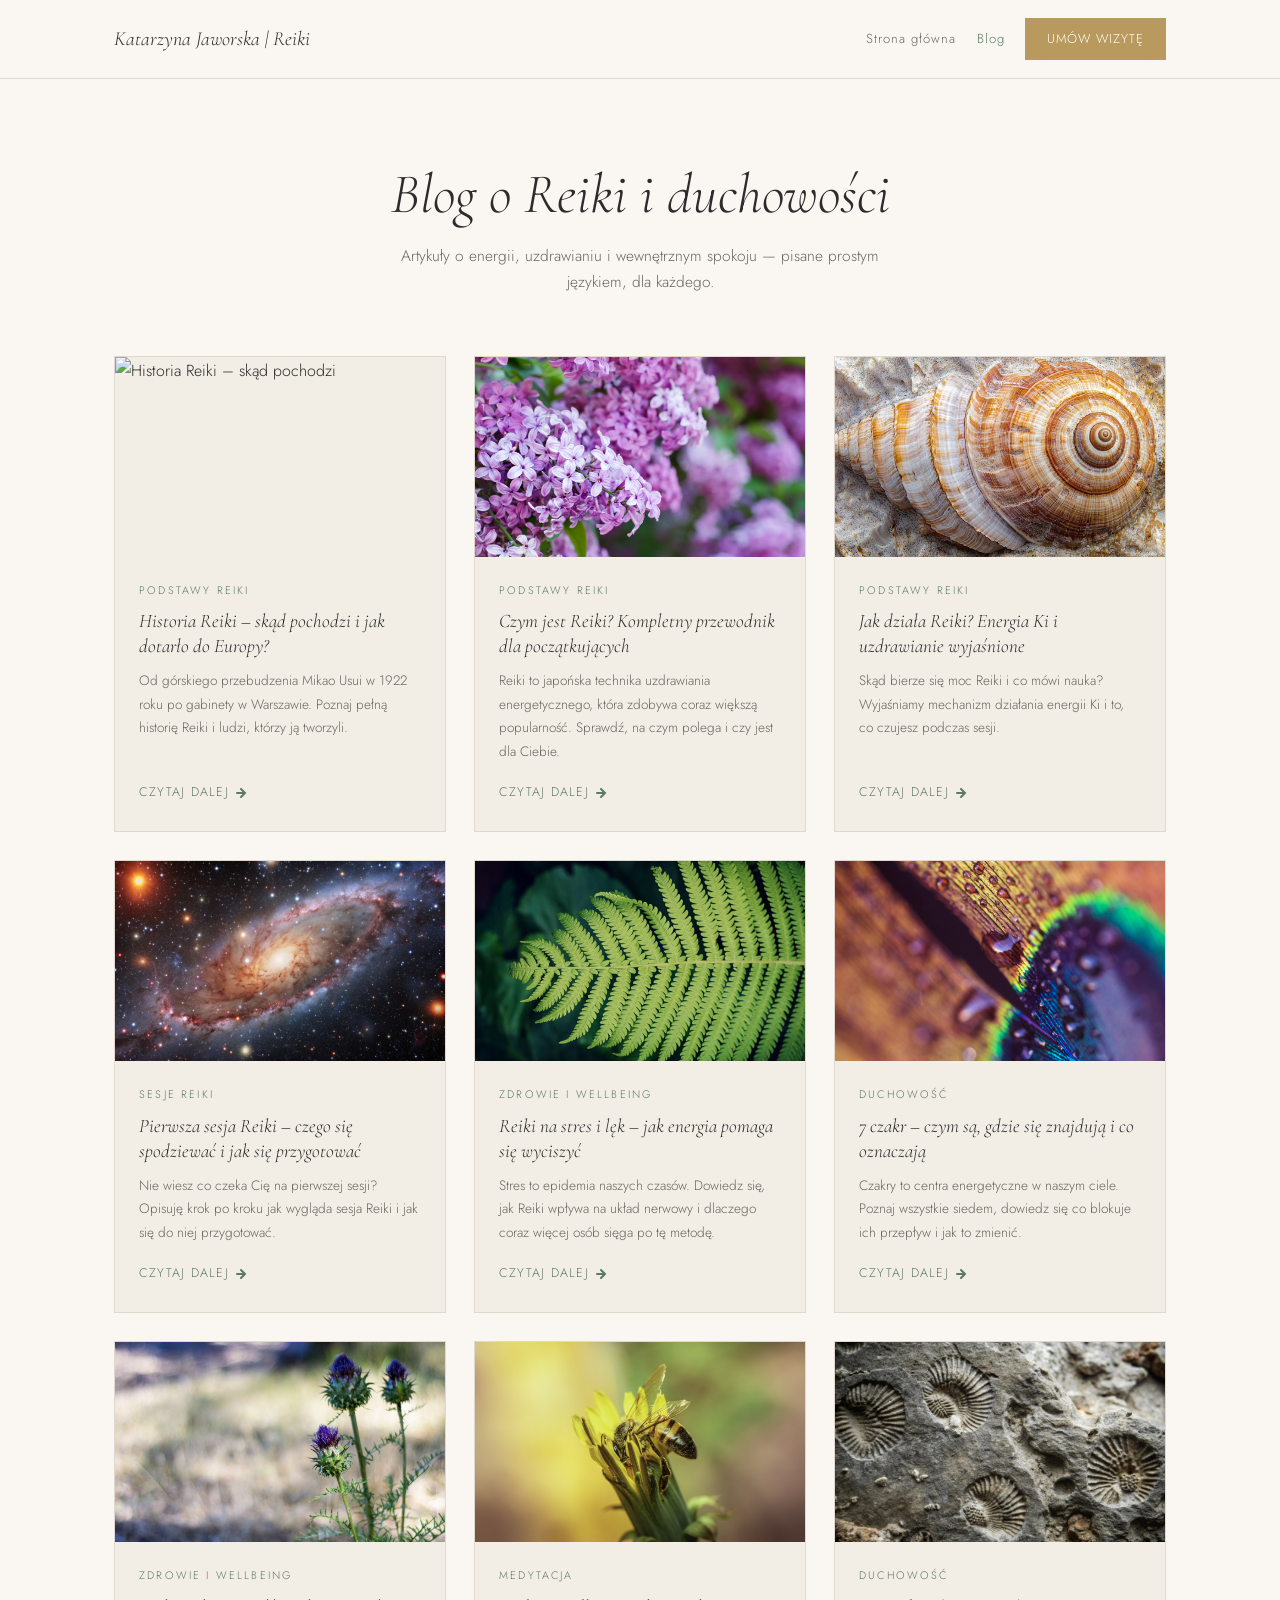
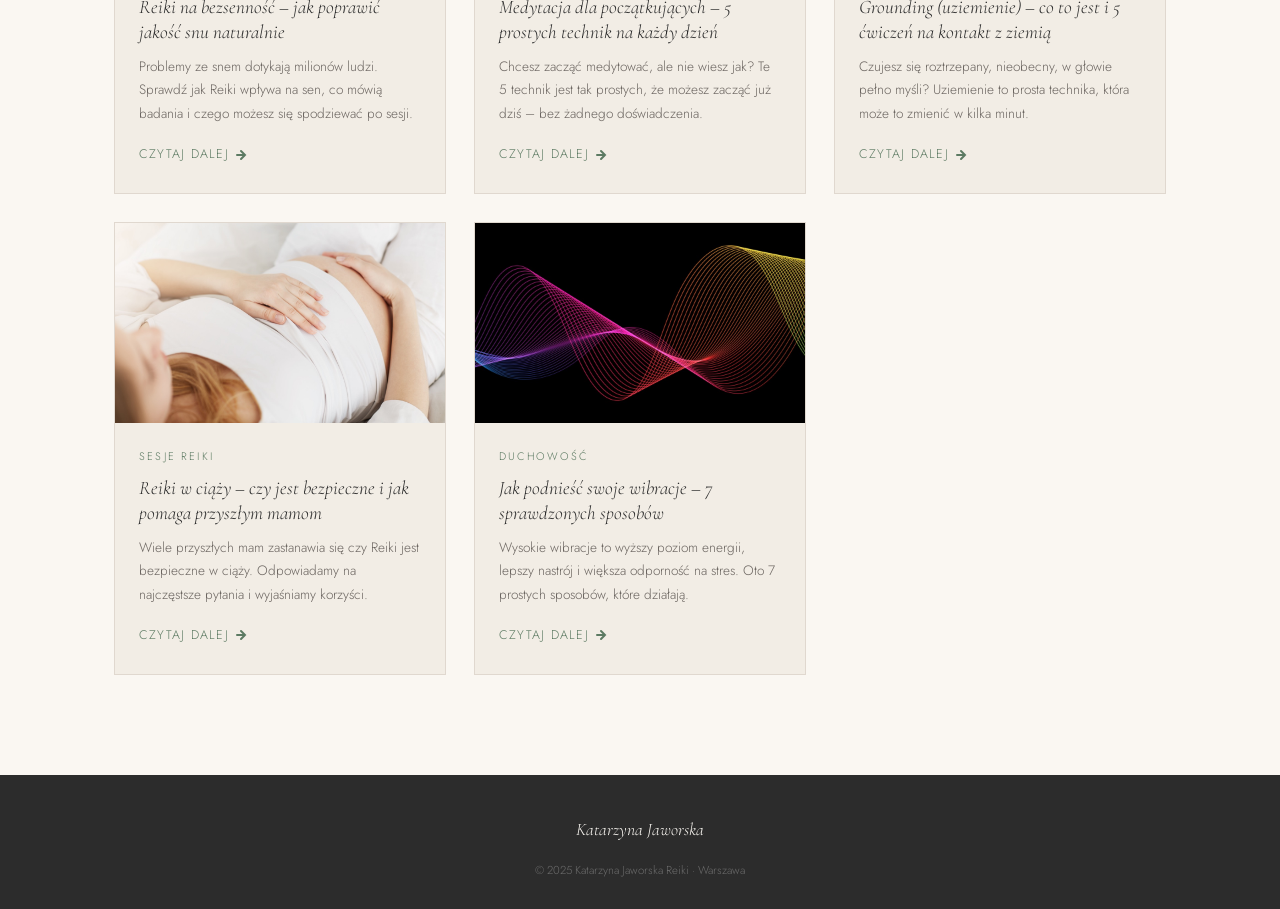
==== blog.html @ b8313e18 "Gotowa strona Reiki – SEO, blog, schema, Instagram" ====
<!DOCTYPE html>
<html lang="pl">
<head>
<meta charset="UTF-8">
<meta name="viewport" content="width=device-width, initial-scale=1.0">
<title>Blog o Reiki i duchowości | Katarzyna Jaworska</title>
<meta name="description" content="Artykuły o Reiki, czakrach, medytacji i duchowości. Dowiedz się jak energia uzdrawiania wpływa na ciało i umysł. Blog Katarzyny Jaworskiej.">
<link rel="canonical" href="https://katarzynajaworska.pl/blog.html">
<link rel="icon" href="favicon.svg" type="image/svg+xml">
<meta property="og:url" content="https://katarzynajaworska.pl/blog.html">
<meta property="og:image" content="https://katarzynajaworska.pl/horizontal-image-female-reiki-therapist-holding-hands-patient-chest-healing-heart-chakra-peaceful-beautiful-teenage-girl-lying-with-her-eyes-closed.jpg">
<script type="application/ld+json">
{
  "@context": "https://schema.org",
  "@type": "Blog",
  "name": "Blog o Reiki i duchowości",
  "url": "https://katarzynajaworska.pl/blog.html",
  "description": "Artykuły o Reiki, czakrach, medytacji i duchowości.",
  "publisher": {
    "@type": "Person",
    "name": "Katarzyna Jaworska",
    "url": "https://katarzynajaworska.pl"
  },
  "inLanguage": "pl-PL"
}
</script>
<link rel="preconnect" href="https://fonts.googleapis.com">
<link rel="preconnect" href="https://fonts.gstatic.com" crossorigin>
<link href="https://fonts.googleapis.com/css2?family=Cormorant+Garamond:ital,wght@0,300;0,400;1,300;1,400&family=Jost:wght@300;400&display=swap" rel="stylesheet">
<link rel="stylesheet" href="blog.css">
</head>
<body>

<nav class="nav">
  <div class="container">
    <a href="index.html" class="nav-logo">Katarzyna Jaworska | Reiki</a>
    <div class="nav-right">
      <a href="index.html" class="nav-link">Strona główna</a>
      <a href="blog.html" class="nav-link active">Blog</a>
      <a href="index.html#booking" class="nav-cta">Umów wizytę</a>
    </div>
  </div>
</nav>

<div class="container">
  <div class="blog-hero">
    <h1>Blog o Reiki i duchowości</h1>
    <p>Artykuły o energii, uzdrawianiu i wewnętrznym spokoju — pisane prostym językiem, dla każdego.</p>
  </div>

  <div class="blog-grid">

    <a href="blog/historia-reiki.html" class="blog-card">
      <div class="blog-card-img">
        <img src="horizontal-image-female-reiki-therapist-holding-hands-patient-chest-healing-heart-chakra-peaceful-beautiful-teenage-girl-lying-with-her-eyes-closed.jpg" alt="Historia Reiki – skąd pochodzi" loading="lazy">
      </div>
      <div class="blog-card-body">
        <p class="blog-card-cat">Podstawy Reiki</p>
        <h2 class="blog-card-title">Historia Reiki – skąd pochodzi i jak dotarło do Europy?</h2>
        <p class="blog-card-excerpt">Od górskiego przebudzenia Mikao Usui w 1922 roku po gabinety w Warszawie. Poznaj pełną historię Reiki i ludzi, którzy ją tworzyli.</p>
        <span class="blog-card-link">Czytaj dalej <svg viewBox="0 0 12 12"><path d="M2 6h8M6 2l4 4-4 4"/></svg></span>
      </div>
    </a>

    <a href="blog/czym-jest-reiki.html" class="blog-card">
      <div class="blog-card-img">
        <img src="branch-lilac-flowers-with-green-leaves-floral-natural-background-soft-focus.jpg" alt="Czym jest Reiki" loading="lazy">
      </div>
      <div class="blog-card-body">
        <p class="blog-card-cat">Podstawy Reiki</p>
        <h2 class="blog-card-title">Czym jest Reiki? Kompletny przewodnik dla początkujących</h2>
        <p class="blog-card-excerpt">Reiki to japońska technika uzdrawiania energetycznego, która zdobywa coraz większą popularność. Sprawdź, na czym polega i czy jest dla Ciebie.</p>
        <span class="blog-card-link">Czytaj dalej <svg viewBox="0 0 12 12"><path d="M2 6h8M6 2l4 4-4 4"/></svg></span>
      </div>
    </a>

    <a href="blog/jak-dziala-reiki.html" class="blog-card">
      <div class="blog-card-img">
        <img src="intricate-closeup-seashell-showcasing-natural-spirals-pastel-tones.jpg" alt="Jak działa Reiki" loading="lazy">
      </div>
      <div class="blog-card-body">
        <p class="blog-card-cat">Podstawy Reiki</p>
        <h2 class="blog-card-title">Jak działa Reiki? Energia Ki i uzdrawianie wyjaśnione</h2>
        <p class="blog-card-excerpt">Skąd bierze się moc Reiki i co mówi nauka? Wyjaśniamy mechanizm działania energii Ki i to, co czujesz podczas sesji.</p>
        <span class="blog-card-link">Czytaj dalej <svg viewBox="0 0 12 12"><path d="M2 6h8M6 2l4 4-4 4"/></svg></span>
      </div>
    </a>

    <a href="blog/pierwsza-sesja-reiki.html" class="blog-card">
      <div class="blog-card-img">
        <img src="swirling-galaxy-with-bright-stars.jpg" alt="Pierwsza sesja Reiki" loading="lazy">
      </div>
      <div class="blog-card-body">
        <p class="blog-card-cat">Sesje Reiki</p>
        <h2 class="blog-card-title">Pierwsza sesja Reiki – czego się spodziewać i jak się przygotować</h2>
        <p class="blog-card-excerpt">Nie wiesz co czeka Cię na pierwszej sesji? Opisuję krok po kroku jak wygląda sesja Reiki i jak się do niej przygotować.</p>
        <span class="blog-card-link">Czytaj dalej <svg viewBox="0 0 12 12"><path d="M2 6h8M6 2l4 4-4 4"/></svg></span>
      </div>
    </a>

    <a href="blog/reiki-na-stres-i-lek.html" class="blog-card">
      <div class="blog-card-img">
        <img src="bright-green-fern-leaves-sharply-honed-leaves-riot-greenery.jpg" alt="Reiki na stres i lęk" loading="lazy">
      </div>
      <div class="blog-card-body">
        <p class="blog-card-cat">Zdrowie i wellbeing</p>
        <h2 class="blog-card-title">Reiki na stres i lęk – jak energia pomaga się wyciszyć</h2>
        <p class="blog-card-excerpt">Stres to epidemia naszych czasów. Dowiedz się, jak Reiki wpływa na układ nerwowy i dlaczego coraz więcej osób sięga po tę metodę.</p>
        <span class="blog-card-link">Czytaj dalej <svg viewBox="0 0 12 12"><path d="M2 6h8M6 2l4 4-4 4"/></svg></span>
      </div>
    </a>

    <a href="blog/czakry-przewodnik.html" class="blog-card">
      <div class="blog-card-img">
        <img src="abstract-image-peacock-feather-with-water-drop.jpg" alt="7 czakr przewodnik" loading="lazy">
      </div>
      <div class="blog-card-body">
        <p class="blog-card-cat">Duchowość</p>
        <h2 class="blog-card-title">7 czakr – czym są, gdzie się znajdują i co oznaczają</h2>
        <p class="blog-card-excerpt">Czakry to centra energetyczne w naszym ciele. Poznaj wszystkie siedem, dowiedz się co blokuje ich przepływ i jak to zmienić.</p>
        <span class="blog-card-link">Czytaj dalej <svg viewBox="0 0 12 12"><path d="M2 6h8M6 2l4 4-4 4"/></svg></span>
      </div>
    </a>

    <a href="blog/reiki-bezsennosc.html" class="blog-card">
      <div class="blog-card-img">
        <img src="purple-spear-thistle-flower-blurred-field.jpg" alt="Reiki na bezsenność" loading="lazy">
      </div>
      <div class="blog-card-body">
        <p class="blog-card-cat">Zdrowie i wellbeing</p>
        <h2 class="blog-card-title">Reiki na bezsenność – jak poprawić jakość snu naturalnie</h2>
        <p class="blog-card-excerpt">Problemy ze snem dotykają milionów ludzi. Sprawdź jak Reiki wpływa na sen, co mówią badania i czego możesz się spodziewać po sesji.</p>
        <span class="blog-card-link">Czytaj dalej <svg viewBox="0 0 12 12"><path d="M2 6h8M6 2l4 4-4 4"/></svg></span>
      </div>
    </a>

    <a href="blog/medytacja-dla-poczatkujacych.html" class="blog-card">
      <div class="blog-card-img">
        <img src="selective-focus-shot-bee-unbloomed-yellow-dandelion.jpg" alt="Medytacja dla początkujących" loading="lazy">
      </div>
      <div class="blog-card-body">
        <p class="blog-card-cat">Medytacja</p>
        <h2 class="blog-card-title">Medytacja dla początkujących – 5 prostych technik na każdy dzień</h2>
        <p class="blog-card-excerpt">Chcesz zacząć medytować, ale nie wiesz jak? Te 5 technik jest tak prostych, że możesz zacząć już dziś – bez żadnego doświadczenia.</p>
        <span class="blog-card-link">Czytaj dalej <svg viewBox="0 0 12 12"><path d="M2 6h8M6 2l4 4-4 4"/></svg></span>
      </div>
    </a>

    <a href="blog/grounding-uziemienie.html" class="blog-card">
      <div class="blog-card-img">
        <img src="rock-with-shells-it-word-fossil-it.jpg" alt="Grounding uziemienie" loading="lazy">
      </div>
      <div class="blog-card-body">
        <p class="blog-card-cat">Duchowość</p>
        <h2 class="blog-card-title">Grounding (uziemienie) – co to jest i 5 ćwiczeń na kontakt z ziemią</h2>
        <p class="blog-card-excerpt">Czujesz się roztrzepany, nieobecny, w głowie pełno myśli? Uziemienie to prosta technika, która może to zmienić w kilka minut.</p>
        <span class="blog-card-link">Czytaj dalej <svg viewBox="0 0 12 12"><path d="M2 6h8M6 2l4 4-4 4"/></svg></span>
      </div>
    </a>

    <a href="blog/reiki-w-ciazy.html" class="blog-card">
      <div class="blog-card-img">
        <img src="close-up-pregnant-woman-holding-her-tummy-gently-resting-bed-waiting-her-newborn.jpg" alt="Reiki w ciąży" loading="lazy">
      </div>
      <div class="blog-card-body">
        <p class="blog-card-cat">Sesje Reiki</p>
        <h2 class="blog-card-title">Reiki w ciąży – czy jest bezpieczne i jak pomaga przyszłym mamom</h2>
        <p class="blog-card-excerpt">Wiele przyszłych mam zastanawia się czy Reiki jest bezpieczne w ciąży. Odpowiadamy na najczęstsze pytania i wyjaśniamy korzyści.</p>
        <span class="blog-card-link">Czytaj dalej <svg viewBox="0 0 12 12"><path d="M2 6h8M6 2l4 4-4 4"/></svg></span>
      </div>
    </a>

    <a href="blog/jak-podniesc-wibracje.html" class="blog-card">
      <div class="blog-card-img">
        <img src="rainbow_flowing_waves_abstract_banner_design_0507.jpg" alt="Jak podnieść wibracje" loading="lazy">
      </div>
      <div class="blog-card-body">
        <p class="blog-card-cat">Duchowość</p>
        <h2 class="blog-card-title">Jak podnieść swoje wibracje – 7 sprawdzonych sposobów</h2>
        <p class="blog-card-excerpt">Wysokie wibracje to wyższy poziom energii, lepszy nastrój i większa odporność na stres. Oto 7 prostych sposobów, które działają.</p>
        <span class="blog-card-link">Czytaj dalej <svg viewBox="0 0 12 12"><path d="M2 6h8M6 2l4 4-4 4"/></svg></span>
      </div>
    </a>

  </div>
</div>

<footer class="footer">
  <div class="container">
    <div class="footer-name">Katarzyna Jaworska</div>
    <div class="footer-copy">© 2025 Katarzyna Jaworska Reiki · Warszawa</div>
  </div>
</footer>

</body>
</html>
---- blog.css ----
/* ── Blog shared styles ── */
:root {
  --color-bg: #FAF7F2;
  --color-bg-card: #F2EDE5;
  --color-text: #2C2C2C;
  --color-text-light: #6B6560;
  --color-accent: #5C7A62;
  --color-gold: #B89A5E;
  --color-border: #E0D8CF;
}

*, *::before, *::after { box-sizing: border-box; margin: 0; padding: 0; }
html { scroll-behavior: smooth; }
body {
  font-family: 'Jost', sans-serif;
  font-weight: 300;
  background: var(--color-bg);
  color: var(--color-text);
  line-height: 1.7;
}
h1, h2, h3, h4 {
  font-family: 'Cormorant Garamond', serif;
  font-weight: 300;
  line-height: 1.25;
}
img { display: block; max-width: 100%; }
a { color: inherit; text-decoration: none; }

/* ── Nav ── */
.nav {
  position: sticky; top: 0; z-index: 50;
  background: var(--color-bg);
  border-bottom: 1px solid var(--color-border);
  padding: 18px 0;
}
.container { width: 100%; max-width: 1100px; margin: 0 auto; padding: 0 24px; }
.nav .container { display: flex; align-items: center; justify-content: space-between; gap: 16px; }
.nav-logo { font-family: 'Cormorant Garamond', serif; font-style: italic; font-size: 1.25rem; white-space: nowrap; }
.nav-right { display: flex; align-items: center; gap: 20px; }
.nav-link { font-size: 0.82rem; letter-spacing: 0.08em; color: var(--color-text-light); transition: color 0.2s; }
.nav-link:hover { color: var(--color-accent); }
.nav-link.active { color: var(--color-accent); }
.nav-cta {
  background: var(--color-gold); color: #fff; border: none;
  padding: 10px 22px; font-size: 0.8rem; letter-spacing: 0.08em;
  text-transform: uppercase; transition: background 0.2s; white-space: nowrap;
}
.nav-cta:hover { background: #a38750; }

/* ── Blog index ── */
.blog-hero { padding: 80px 0 60px; text-align: center; }
.blog-hero h1 { font-size: clamp(2.2rem, 5vw, 3.5rem); font-style: italic; margin-bottom: 14px; }
.blog-hero p { color: var(--color-text-light); font-size: 0.97rem; max-width: 500px; margin: 0 auto; }

.blog-grid {
  display: grid;
  grid-template-columns: repeat(3, 1fr);
  gap: 28px;
  padding: 0 0 100px;
}

.blog-card {
  background: var(--color-bg-card);
  border: 1px solid var(--color-border);
  display: flex; flex-direction: column;
  transition: transform 0.2s, box-shadow 0.2s;
}
.blog-card:hover { transform: translateY(-4px); box-shadow: 0 10px 30px rgba(44,44,44,0.08); }
.blog-card-img { height: 200px; overflow: hidden; }
.blog-card-img img { width: 100%; height: 100%; object-fit: cover; transition: transform 0.4s; }
.blog-card:hover .blog-card-img img { transform: scale(1.04); }
.blog-card-body { padding: 24px 24px 28px; flex: 1; display: flex; flex-direction: column; }
.blog-card-cat { font-size: 0.68rem; letter-spacing: 0.2em; text-transform: uppercase; color: var(--color-accent); margin-bottom: 10px; }
.blog-card-title { font-family: 'Cormorant Garamond', serif; font-size: 1.2rem; font-style: italic; font-weight: 300; margin-bottom: 10px; line-height: 1.3; }
.blog-card-excerpt { font-size: 0.85rem; color: var(--color-text-light); line-height: 1.75; flex: 1; margin-bottom: 18px; }
.blog-card-link { font-size: 0.78rem; letter-spacing: 0.1em; text-transform: uppercase; color: var(--color-accent); display: flex; align-items: center; gap: 6px; }
.blog-card-link svg { width: 12px; height: 12px; stroke: currentColor; fill: none; stroke-width: 2; stroke-linecap: round; }

/* ── Article ── */
.article-wrap { max-width: 760px; margin: 0 auto; padding: 60px 24px 100px; }
.article-cat { font-size: 0.7rem; letter-spacing: 0.2em; text-transform: uppercase; color: var(--color-accent); margin-bottom: 16px; }
.article-title { font-size: clamp(2rem, 4vw, 3rem); font-style: italic; margin-bottom: 16px; }
.article-meta { font-size: 0.78rem; color: var(--color-text-light); margin-bottom: 32px; padding-bottom: 24px; border-bottom: 1px solid var(--color-border); }
.article-featured-img { width: 100%; max-height: 480px; object-fit: cover; border-radius: 4px; margin-bottom: 40px; }
.article-body { font-size: 0.97rem; line-height: 1.85; }
.article-body p { margin-bottom: 20px; color: var(--color-text-light); }
.article-body h2 { font-size: 1.6rem; font-style: italic; margin: 44px 0 16px; color: var(--color-text); }
.article-body h3 { font-size: 1.2rem; font-style: italic; margin: 28px 0 12px; color: var(--color-text); }
.article-body ul, .article-body ol { margin: 0 0 20px 20px; color: var(--color-text-light); }
.article-body li { margin-bottom: 8px; }
.article-body strong { color: var(--color-text); font-weight: 400; }

/* ── Related posts ── */
.related-posts { margin: 56px 0 0; padding-top: 48px; border-top: 1px solid var(--color-border); }
.related-title { font-family: 'Cormorant Garamond', serif; font-size: 1.5rem; font-style: italic; font-weight: 300; margin-bottom: 24px; color: var(--color-text); }
.related-grid { display: grid; grid-template-columns: repeat(3, 1fr); gap: 20px; }
.related-card { display: flex; flex-direction: column; border: 1px solid var(--color-border); text-decoration: none; transition: transform 0.2s ease, box-shadow 0.2s ease; }
.related-card:hover { transform: translateY(-3px); box-shadow: 0 6px 24px rgba(44,44,44,0.08); }
.related-img { height: 130px; overflow: hidden; }
.related-img img { width: 100%; height: 100%; object-fit: cover; transition: transform 0.4s; }
.related-card:hover .related-img img { transform: scale(1.05); }
.related-cat { font-size: 0.68rem; letter-spacing: 0.15em; text-transform: uppercase; color: var(--color-accent); padding: 12px 14px 4px; }
.related-card-title { font-family: 'Cormorant Garamond', serif; font-size: 1rem; font-style: italic; font-weight: 300; color: var(--color-text); padding: 0 14px 14px; line-height: 1.4; }
@media (max-width: 640px) { .related-grid { grid-template-columns: 1fr; } }
.article-cta {
  margin-top: 56px; padding: 40px; background: var(--color-bg-card);
  border: 1px solid var(--color-border); text-align: center;
}
.article-cta h3 { font-size: 1.5rem; font-style: italic; margin-bottom: 10px; }
.article-cta p { color: var(--color-text-light); font-size: 0.9rem; margin-bottom: 24px; }
.btn-gold {
  display: inline-block; background: var(--color-gold); color: #fff;
  padding: 14px 32px; font-size: 0.82rem; letter-spacing: 0.1em;
  text-transform: uppercase; transition: background 0.2s;
}
.btn-gold:hover { background: #a38750; }
.back-link { display: inline-flex; align-items: center; gap: 6px; font-size: 0.8rem; color: var(--color-text-light); margin-bottom: 32px; letter-spacing: 0.05em; transition: color 0.2s; }
.back-link:hover { color: var(--color-accent); }
.back-link svg { width: 12px; height: 12px; stroke: currentColor; fill: none; stroke-width: 2; stroke-linecap: round; }

/* ── Footer ── */
.footer { background: var(--color-text); color: var(--color-bg); padding: 40px 0 28px; text-align: center; }
.footer-name { font-family: 'Cormorant Garamond', serif; font-style: italic; font-size: 1.1rem; margin-bottom: 6px; }
.footer-copy { font-size: 0.72rem; color: rgba(255,255,255,0.3); margin-top: 16px; }

/* ── Responsive ── */
@media (max-width: 900px) { .blog-grid { grid-template-columns: repeat(2, 1fr); } }
@media (max-width: 600px) { .blog-grid { grid-template-columns: 1fr; } }
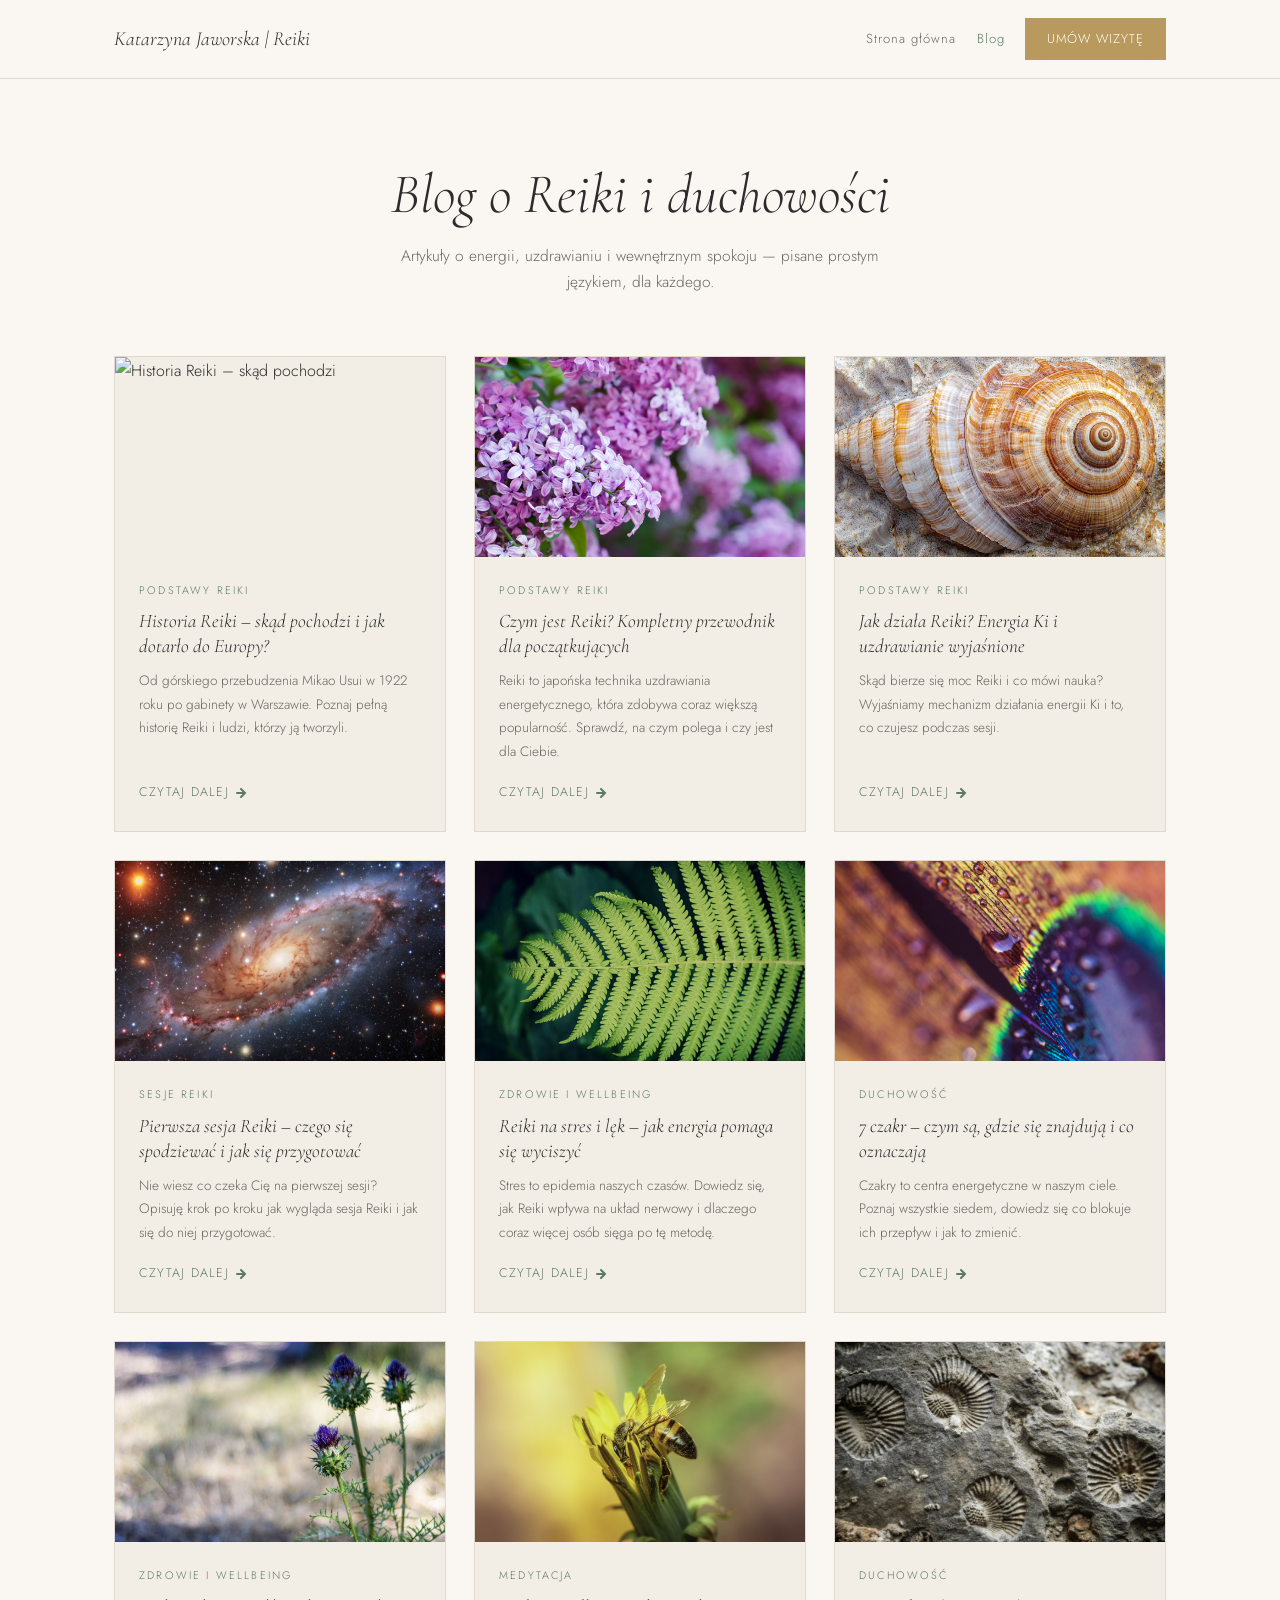
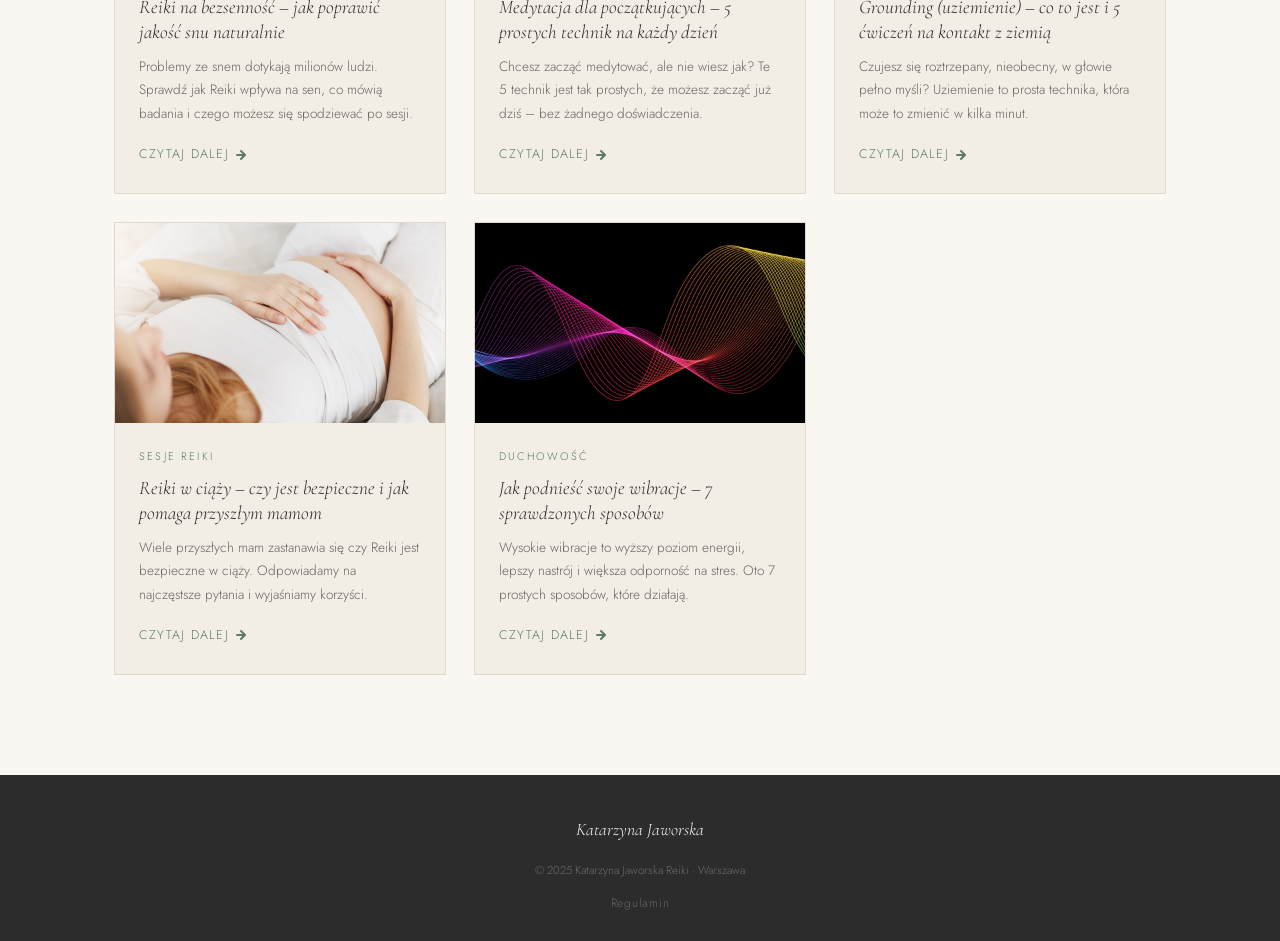
==== commit 8886d700: "Dodaj stronę Regulaminu oraz linki do niego w stopce Nowa strona regulamin.html zawiera pełny regula" ====
--- a/blog.html
+++ b/blog.html
@@ -5,21 +5,21 @@
 <meta name="viewport" content="width=device-width, initial-scale=1.0">
 <title>Blog o Reiki i duchowości | Katarzyna Jaworska</title>
 <meta name="description" content="Artykuły o Reiki, czakrach, medytacji i duchowości. Dowiedz się jak energia uzdrawiania wpływa na ciało i umysł. Blog Katarzyny Jaworskiej.">
-<link rel="canonical" href="https://katarzynajaworska.pl/blog.html">
+<link rel="canonical" href="https://reikihealing.pl/blog.html">
 <link rel="icon" href="favicon.svg" type="image/svg+xml">
-<meta property="og:url" content="https://katarzynajaworska.pl/blog.html">
-<meta property="og:image" content="https://katarzynajaworska.pl/horizontal-image-female-reiki-therapist-holding-hands-patient-chest-healing-heart-chakra-peaceful-beautiful-teenage-girl-lying-with-her-eyes-closed.jpg">
+<meta property="og:url" content="https://reikihealing.pl/blog.html">
+<meta property="og:image" content="https://reikihealing.pl/horizontal-image-female-reiki-therapist-holding-hands-patient-chest-healing-heart-chakra-peaceful-beautiful-teenage-girl-lying-with-her-eyes-closed.jpg">
 <script type="application/ld+json">
 {
   "@context": "https://schema.org",
   "@type": "Blog",
   "name": "Blog o Reiki i duchowości",
-  "url": "https://katarzynajaworska.pl/blog.html",
+  "url": "https://reikihealing.pl/blog.html",
   "description": "Artykuły o Reiki, czakrach, medytacji i duchowości.",
   "publisher": {
     "@type": "Person",
     "name": "Katarzyna Jaworska",
-    "url": "https://katarzynajaworska.pl"
+    "url": "https://reikihealing.pl"
   },
   "inLanguage": "pl-PL"
 }
@@ -189,6 +189,9 @@
   <div class="container">
     <div class="footer-name">Katarzyna Jaworska</div>
     <div class="footer-copy">© 2025 Katarzyna Jaworska Reiki · Warszawa</div>
+    <div style="text-align:center;margin-top:12px;font-size:0.75rem;">
+      <a href="regulamin.html" style="color:var(--color-text-light);text-decoration:none;letter-spacing:0.06em;">Regulamin</a>
+    </div>
   </div>
 </footer>
 
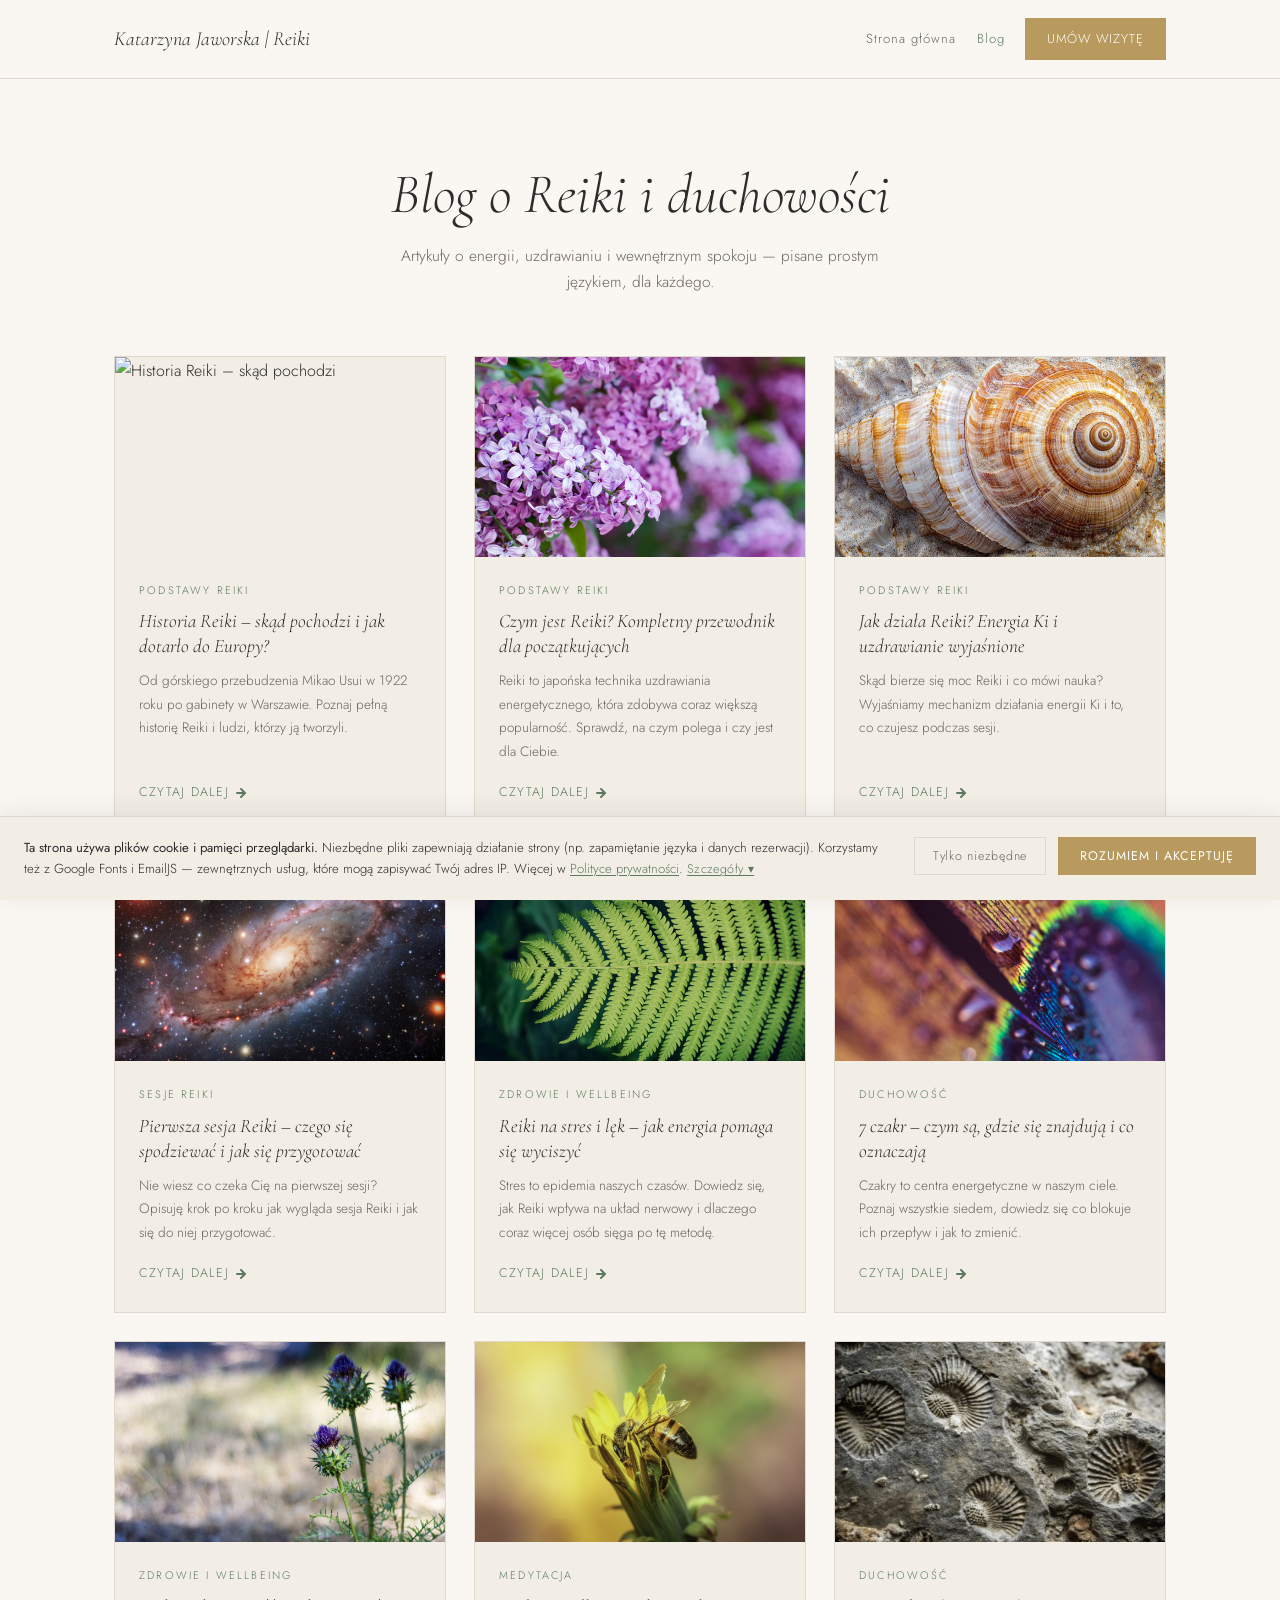
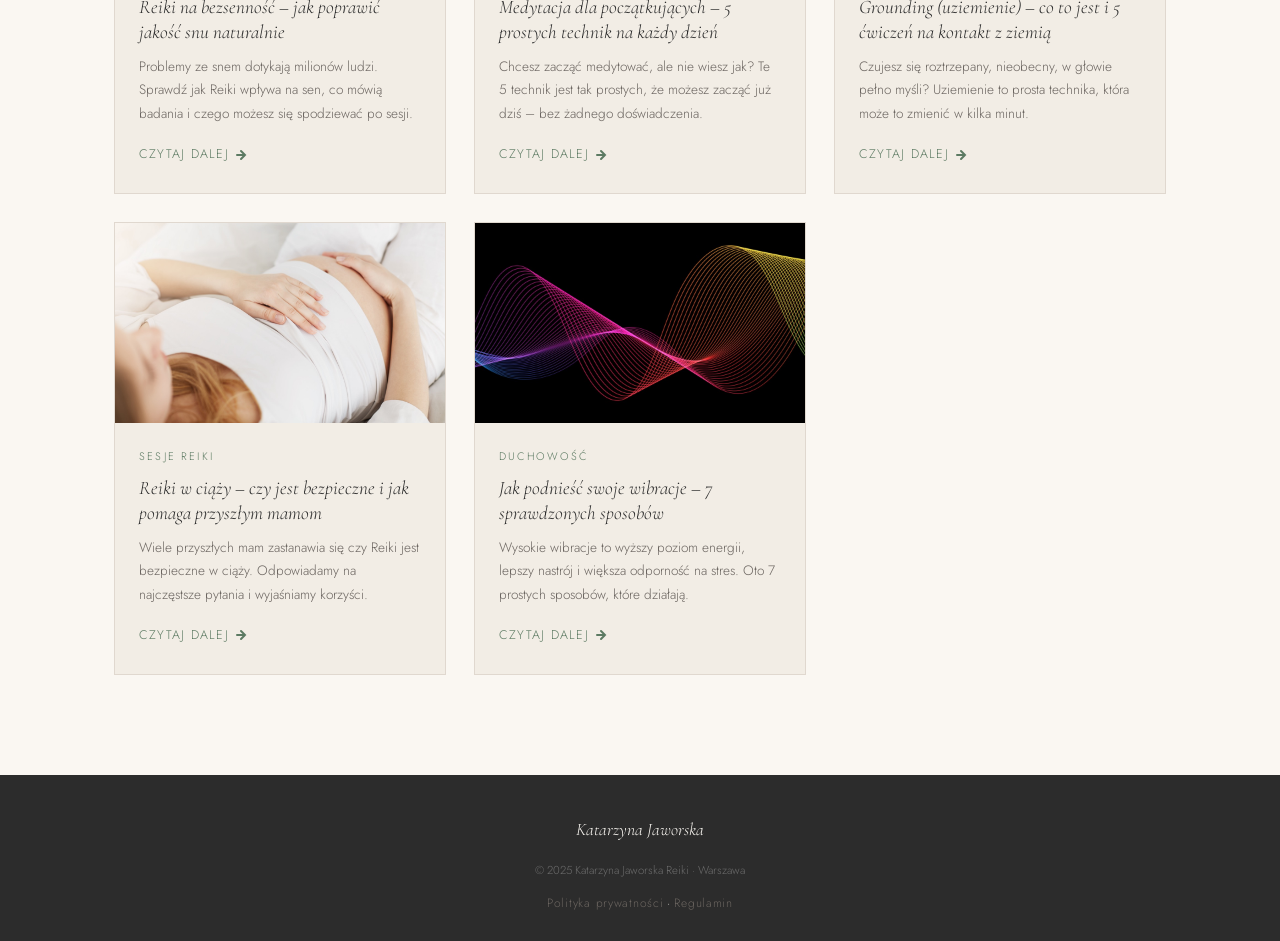
==== commit df2a9dd9: "Dodaj politykę prywatności i baner cookies - polityka-prywatnosci.html: pełna polityka RODO z tabelą" ====
--- a/blog.html
+++ b/blog.html
@@ -190,10 +190,11 @@
     <div class="footer-name">Katarzyna Jaworska</div>
     <div class="footer-copy">© 2025 Katarzyna Jaworska Reiki · Warszawa</div>
     <div style="text-align:center;margin-top:12px;font-size:0.75rem;">
-      <a href="regulamin.html" style="color:var(--color-text-light);text-decoration:none;letter-spacing:0.06em;">Regulamin</a>
+      <a href="polityka-prywatnosci.html" style="color:var(--color-text-light);text-decoration:none;letter-spacing:0.06em;">Polityka prywatności</a> · <a href="regulamin.html" style="color:var(--color-text-light);text-decoration:none;letter-spacing:0.06em;">Regulamin</a>
     </div>
   </div>
 </footer>
 
+<script src="cookie-banner.js"></script>
 </body>
 </html>
